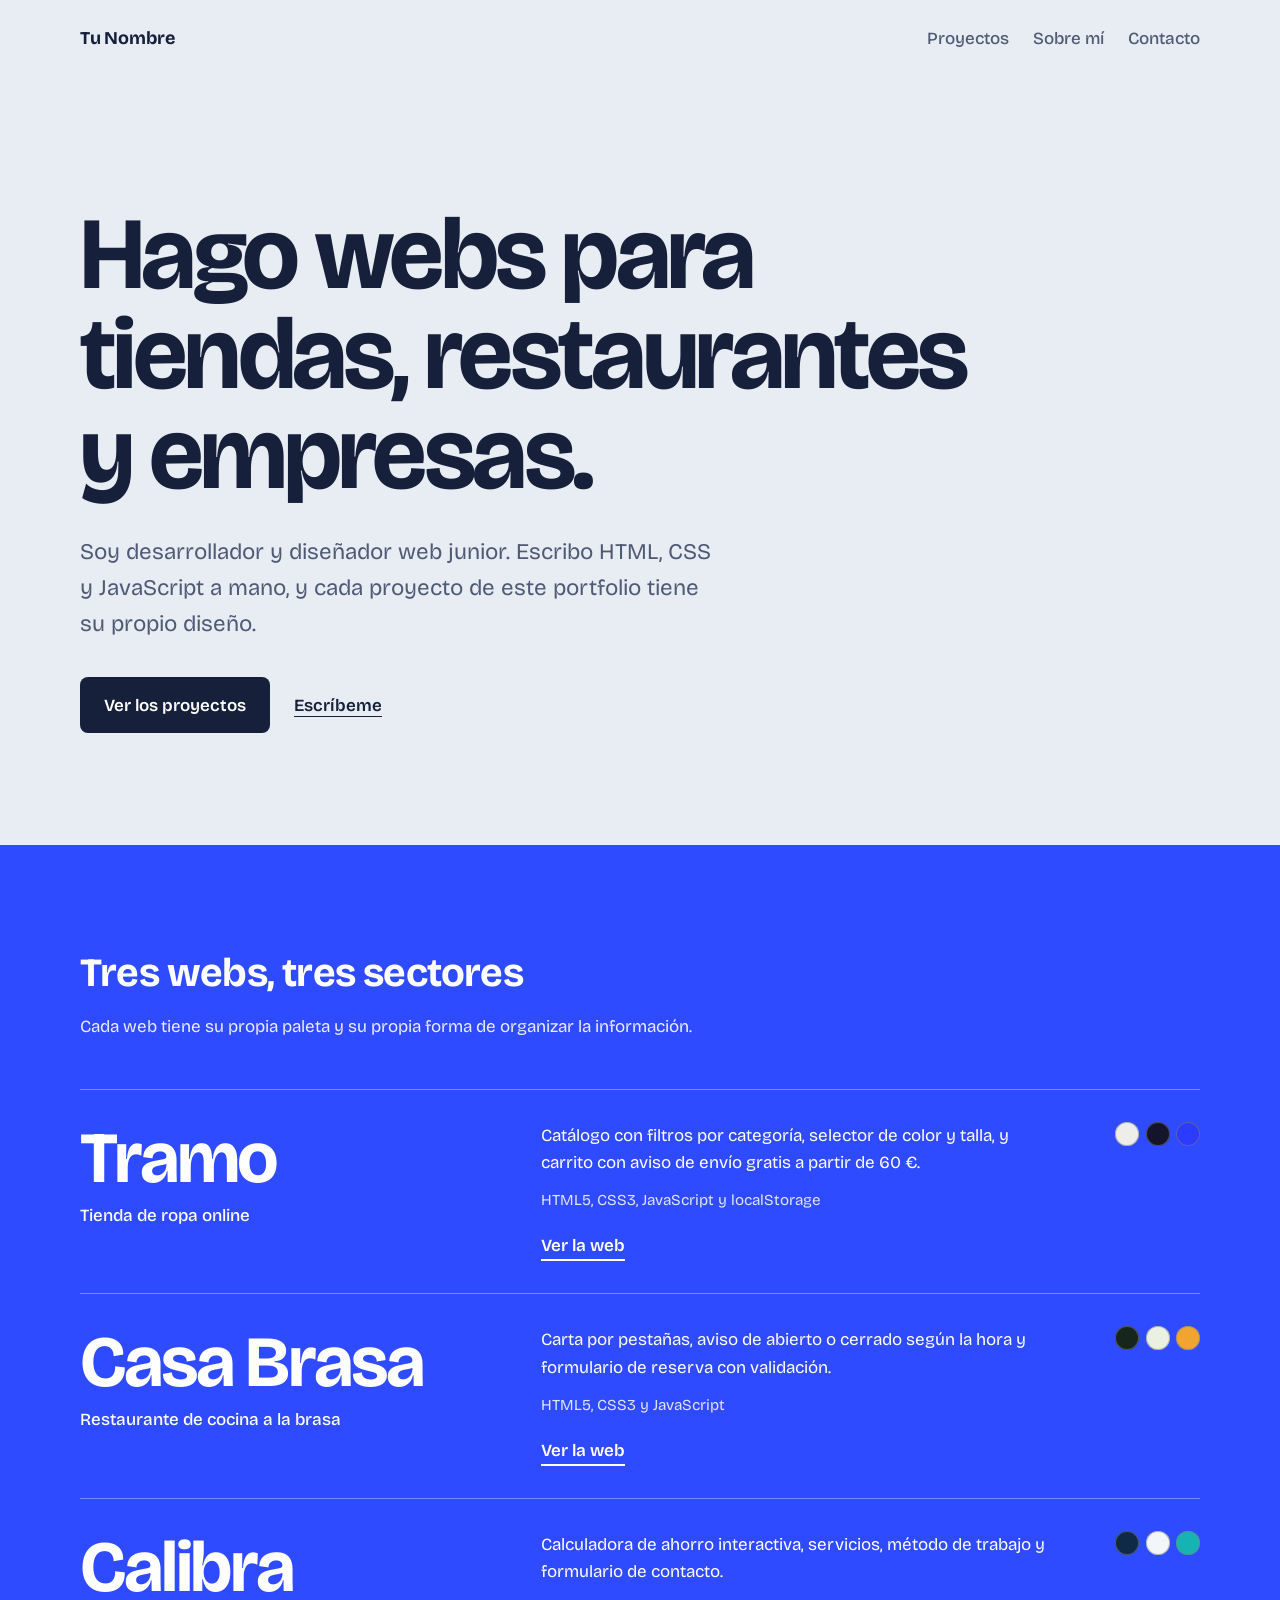
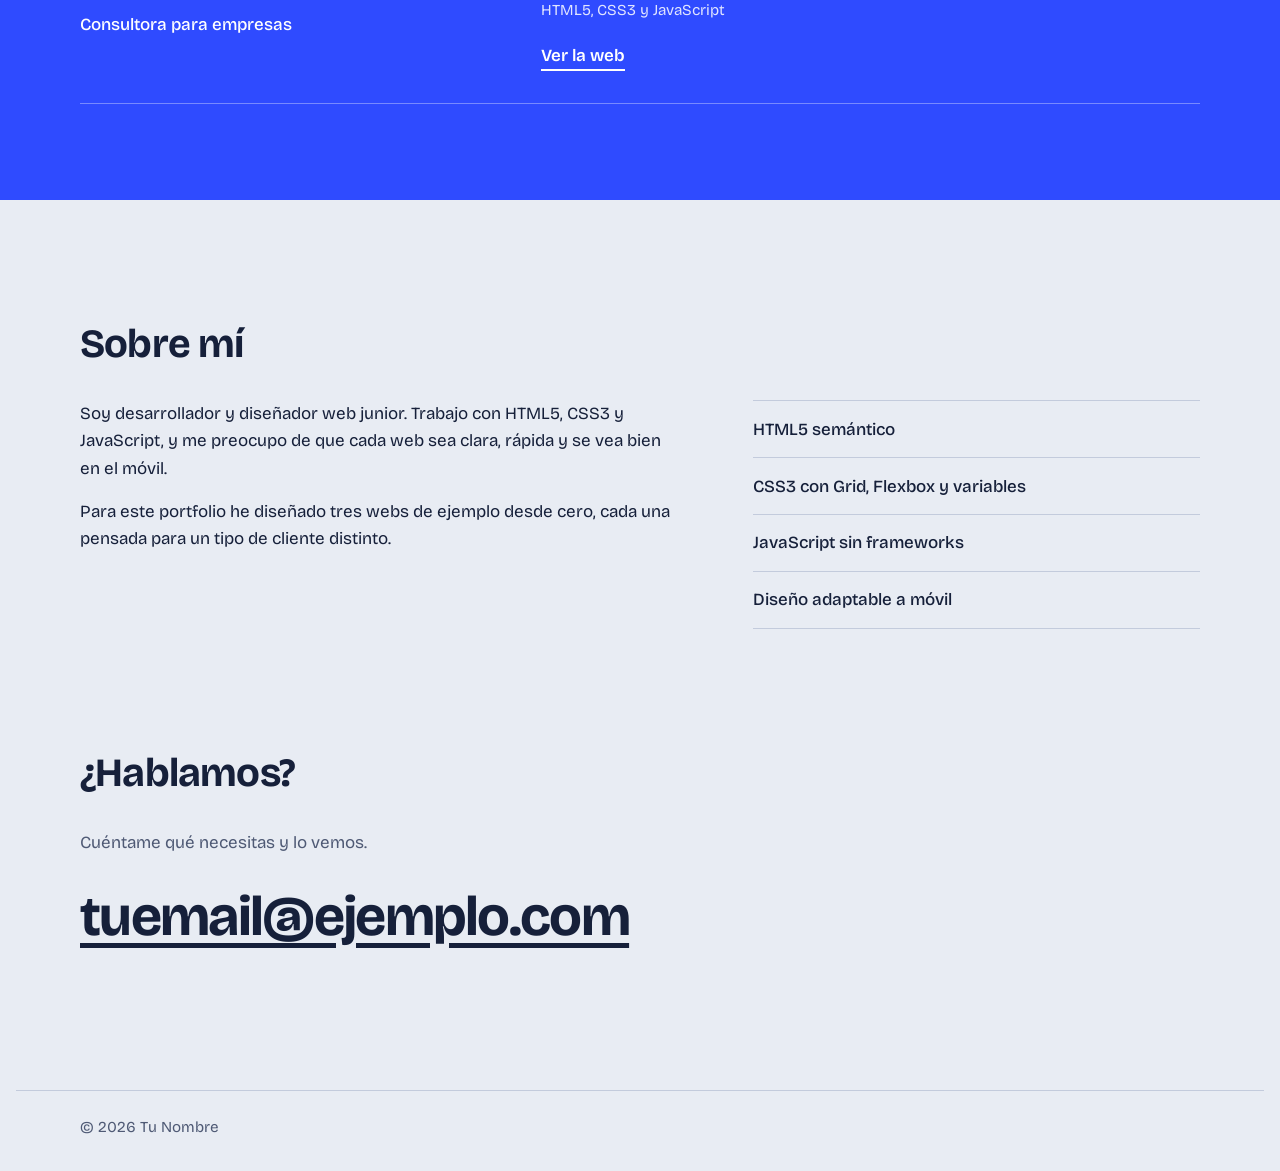
==== index.html @ d9e4e121 "Organizar estructura del portfolio" ====
<!DOCTYPE html>
<html lang="es">
<head>
  <meta charset="UTF-8">
  <meta name="viewport" content="width=device-width, initial-scale=1">
  <title>Tu Nombre · Desarrollador y diseñador web</title>
  <meta name="description" content="Portfolio de desarrollo y diseño web: una tienda de ropa, un restaurante y una web de empresa, hechas con HTML, CSS y JavaScript.">
  <link rel="preconnect" href="https://fonts.googleapis.com">
  <link rel="preconnect" href="https://fonts.gstatic.com" crossorigin>
  <link href="https://fonts.googleapis.com/css2?family=Bricolage+Grotesque:opsz,wght@12..96,400..800&display=swap" rel="stylesheet">
  <link rel="stylesheet" href="css/styles.css">
</head>
<body>
  <a class="skip" href="#contenido">Saltar al contenido</a>

  <header class="site-header wrap">
    <a class="brand" href="#inicio">Tu Nombre</a>
    <nav aria-label="Principal">
      <a href="#proyectos">Proyectos</a>
      <a href="#sobre-mi">Sobre mí</a>
      <a href="#contacto">Contacto</a>
    </nav>
  </header>

  <main id="contenido">
    <section class="hero wrap" id="inicio">
      <h1>Hago webs para tiendas, restaurantes y empresas.</h1>
      <p class="lead">Soy desarrollador y diseñador web junior. Escribo HTML, CSS y JavaScript a mano, y cada proyecto de este portfolio tiene su propio diseño.</p>
      <div class="actions">
        <a class="btn" href="#proyectos">Ver los proyectos</a>
        <a class="link" href="#contacto">Escríbeme</a>
      </div>
    </section>

    <section class="projects" id="proyectos" aria-labelledby="t-proyectos">
      <div class="wrap">
        <h2 id="t-proyectos">Tres webs, tres sectores</h2>
        <p class="projects__intro">Cada web tiene su propia paleta y su propia forma de organizar la información.</p>

        <div class="project-list">
          <article class="project" data-bg="#EDEDEA" data-fg="#14142B">
            <div class="project__main">
              <h3><a href="proyectos/moda/index.html">Tramo</a></h3>
              <p class="project__type">Tienda de ropa online</p>
            </div>
            <div class="project__body">
              <p>Catálogo con filtros por categoría, selector de color y talla, y carrito con aviso de envío gratis a partir de 60 €.</p>
              <p class="project__tech">HTML5, CSS3, JavaScript y localStorage</p>
              <span class="project__cta" aria-hidden="true">Ver la web</span>
            </div>
            <ul class="swatches" aria-label="Paleta de colores">
              <li style="background:#EDEDEA"></li>
              <li style="background:#14142B"></li>
              <li style="background:#2B3BFF"></li>
            </ul>
          </article>

          <article class="project" data-bg="#16261D" data-fg="#EAF0E2">
            <div class="project__main">
              <h3><a href="proyectos/restaurante/index.html">Casa Brasa</a></h3>
              <p class="project__type">Restaurante de cocina a la brasa</p>
            </div>
            <div class="project__body">
              <p>Carta por pestañas, aviso de abierto o cerrado según la hora y formulario de reserva con validación.</p>
              <p class="project__tech">HTML5, CSS3 y JavaScript</p>
              <span class="project__cta" aria-hidden="true">Ver la web</span>
            </div>
            <ul class="swatches" aria-label="Paleta de colores">
              <li style="background:#16261D"></li>
              <li style="background:#EAF0E2"></li>
              <li style="background:#F0A530"></li>
            </ul>
          </article>

          <article class="project" data-bg="#0E2A47" data-fg="#FFFFFF">
            <div class="project__main">
              <h3><a href="proyectos/empresa/index.html">Calibra</a></h3>
              <p class="project__type">Consultora para empresas</p>
            </div>
            <div class="project__body">
              <p>Calculadora de ahorro interactiva, servicios, método de trabajo y formulario de contacto.</p>
              <p class="project__tech">HTML5, CSS3 y JavaScript</p>
              <span class="project__cta" aria-hidden="true">Ver la web</span>
            </div>
            <ul class="swatches" aria-label="Paleta de colores">
              <li style="background:#0E2A47"></li>
              <li style="background:#F3F6F9"></li>
              <li style="background:#17B3B3"></li>
            </ul>
          </article>
        </div>
      </div>
    </section>

    <section class="about wrap" id="sobre-mi" aria-labelledby="t-sobre">
      <h2 id="t-sobre">Sobre mí</h2>
      <div class="about__grid">
        <div>
          <!-- EDITA: reemplaza estos párrafos por tu propia presentación -->
          <p>Soy desarrollador y diseñador web junior. Trabajo con HTML5, CSS3 y JavaScript, y me preocupo de que cada web sea clara, rápida y se vea bien en el móvil.</p>
          <p>Para este portfolio he diseñado tres webs de ejemplo desde cero, cada una pensada para un tipo de cliente distinto.</p>
        </div>
        <ul class="skills">
          <li>HTML5 semántico</li>
          <li>CSS3 con Grid, Flexbox y variables</li>
          <li>JavaScript sin frameworks</li>
          <li>Diseño adaptable a móvil</li>
        </ul>
      </div>
    </section>

    <section class="contact wrap" id="contacto" aria-labelledby="t-contacto">
      <h2 id="t-contacto">¿Hablamos?</h2>
      <p>Cuéntame qué necesitas y lo vemos.</p>
      <!-- EDITA: pon aquí tu correo real -->
      <a class="mail" href="mailto:tuemail@ejemplo.com">tuemail@ejemplo.com</a>
    </section>
  </main>

  <footer class="site-footer wrap">
    <p>© <span id="year">2026</span> Tu Nombre</p>
  </footer>

  <script src="js/main.js"></script>
</body>
</html>
---- css/styles.css ----
:root {
  --bg: #E8ECF3;
  --ink: #16203A;
  --muted: #4F5A75;
  --accent: #2F4BFF;
  --line: #C3CBDC;
  --font: "Bricolage Grotesque", system-ui, -apple-system, "Segoe UI", sans-serif;
  --gutter: clamp(1.25rem, 5vw, 4rem);
}

*, *::before, *::after { box-sizing: border-box; }

html { scroll-behavior: smooth; }

body {
  margin: 0;
  background: var(--bg);
  color: var(--ink);
  font-family: var(--font);
  font-size: 1.0625rem;
  line-height: 1.6;
  -webkit-font-smoothing: antialiased;
}

a { color: inherit; }

:focus-visible {
  outline: 3px solid var(--accent);
  outline-offset: 3px;
}

.wrap {
  max-width: 78rem;
  margin-inline: auto;
  padding-inline: var(--gutter);
}

.skip {
  position: absolute;
  left: var(--gutter);
  top: -4rem;
  z-index: 10;
  padding: 0.6rem 1rem;
  background: var(--ink);
  color: #fff;
}
.skip:focus { top: 1rem; }

/* Cabecera */
.site-header {
  display: flex;
  align-items: center;
  justify-content: space-between;
  gap: 1rem;
  padding-block: 1.5rem;
}
.brand {
  font-size: 1.125rem;
  font-weight: 700;
  letter-spacing: -0.01em;
  text-decoration: none;
}
.site-header nav { display: flex; gap: 1.5rem; }
.site-header nav a {
  color: var(--muted);
  font-weight: 500;
  text-decoration: none;
}
.site-header nav a:hover {
  color: var(--ink);
  text-decoration: underline;
  text-underline-offset: 0.3em;
}

/* Portada */
.hero { padding-block: clamp(3rem, 10vw, 8rem) clamp(3.5rem, 9vw, 7rem); }
.hero h1 {
  max-width: 15ch;
  margin: 0 0 1.75rem;
  font-size: clamp(2.6rem, 8vw, 7rem);
  font-weight: 700;
  line-height: 0.98;
  letter-spacing: -0.035em;
}
.lead {
  max-width: 46ch;
  margin: 0 0 2.25rem;
  color: var(--muted);
  font-size: clamp(1.125rem, 2vw, 1.4rem);
}
.actions { display: flex; flex-wrap: wrap; align-items: center; gap: 1.5rem; }
.btn {
  display: inline-block;
  padding: 0.9rem 1.5rem;
  border-radius: 0.5rem;
  background: var(--ink);
  color: #fff;
  font-weight: 600;
  text-decoration: none;
  transition: background-color 0.2s;
}
.btn:hover { background: var(--accent); }
.link { font-weight: 600; text-underline-offset: 0.3em; }

/* Proyectos: el fondo cambia a la paleta de cada web */
.projects {
  background: var(--stage-bg, var(--accent));
  color: var(--stage-fg, #fff);
  padding-block: clamp(3rem, 8vw, 6rem);
  transition: background-color 0.5s ease, color 0.5s ease;
}
.projects h2 {
  margin: 0 0 0.5rem;
  font-size: clamp(1.75rem, 3.5vw, 2.5rem);
  letter-spacing: -0.02em;
}
.projects__intro { margin: 0 0 3rem; opacity: 0.9; }

.project {
  position: relative;
  display: grid;
  grid-template-columns: minmax(0, 1.1fr) minmax(0, 1.4fr) auto;
  gap: 1.5rem 3rem;
  align-items: start;
  padding-block: 2rem;
  border-top: 1px solid color-mix(in srgb, currentColor 35%, transparent);
}
.project:last-child { border-bottom: 1px solid color-mix(in srgb, currentColor 35%, transparent); }

.project h3 {
  margin: 0;
  font-size: clamp(2.25rem, 6vw, 4.5rem);
  font-weight: 700;
  line-height: 1;
  letter-spacing: -0.03em;
}
.project h3 a { text-decoration: none; }
.project h3 a::after { content: ""; position: absolute; inset: 0; }
.project:hover h3 a,
.project:focus-within h3 a {
  text-decoration: underline;
  text-decoration-thickness: 0.06em;
  text-underline-offset: 0.12em;
}
.project h3 a:focus-visible { outline: none; }
.project:has(a:focus-visible) { outline: 3px solid currentColor; outline-offset: -3px; }

.project__type { margin: 0.5rem 0 0; font-weight: 500; }
.project__body p { max-width: 46ch; margin: 0 0 0.75rem; }
.project__tech { font-size: 0.95rem; opacity: 0.85; }
.project__cta {
  display: inline-block;
  margin-top: 0.5rem;
  border-bottom: 2px solid currentColor;
  font-weight: 600;
}

.swatches { display: flex; gap: 0.4rem; margin: 0; padding: 0; list-style: none; }
.swatches li {
  width: 1.5rem;
  height: 1.5rem;
  border-radius: 50%;
  box-shadow: inset 0 0 0 1px rgba(128, 128, 128, 0.55);
}

/* Sobre mí */
.about { padding-block: clamp(3.5rem, 9vw, 7rem); }
.about h2, .contact h2 {
  margin: 0 0 1.5rem;
  font-size: clamp(1.75rem, 3.5vw, 2.5rem);
  letter-spacing: -0.02em;
}
.about__grid { display: grid; grid-template-columns: 1.4fr 1fr; gap: 3rem; }
.about p { max-width: 54ch; margin: 0 0 1rem; }
.skills { margin: 0; padding: 0; list-style: none; }
.skills li { padding: 0.9rem 0; border-top: 1px solid var(--line); font-weight: 500; }
.skills li:last-child { border-bottom: 1px solid var(--line); }

/* Contacto */
.contact { padding-block: 0 clamp(4rem, 10vw, 8rem); }
.contact p { margin: 0 0 1rem; color: var(--muted); }
.mail {
  font-size: clamp(1.5rem, 5vw, 3.5rem);
  font-weight: 700;
  letter-spacing: -0.03em;
  text-underline-offset: 0.15em;
  overflow-wrap: anywhere;
}
.mail:hover { color: var(--accent); }

.site-footer { padding-block: 1.5rem 2rem; border-top: 1px solid var(--line); color: var(--muted); font-size: 0.95rem; }
.site-footer p { margin: 0; }

@media (max-width: 52rem) {
  .project { grid-template-columns: 1fr; gap: 1rem; }
  .about__grid { grid-template-columns: 1fr; gap: 2rem; }
}

@media (max-width: 34rem) {
  .site-header nav { gap: 1rem; }
}

@media (prefers-reduced-motion: reduce) {
  html { scroll-behavior: auto; }
  *, *::before, *::after { transition: none !important; animation: none !important; }
}
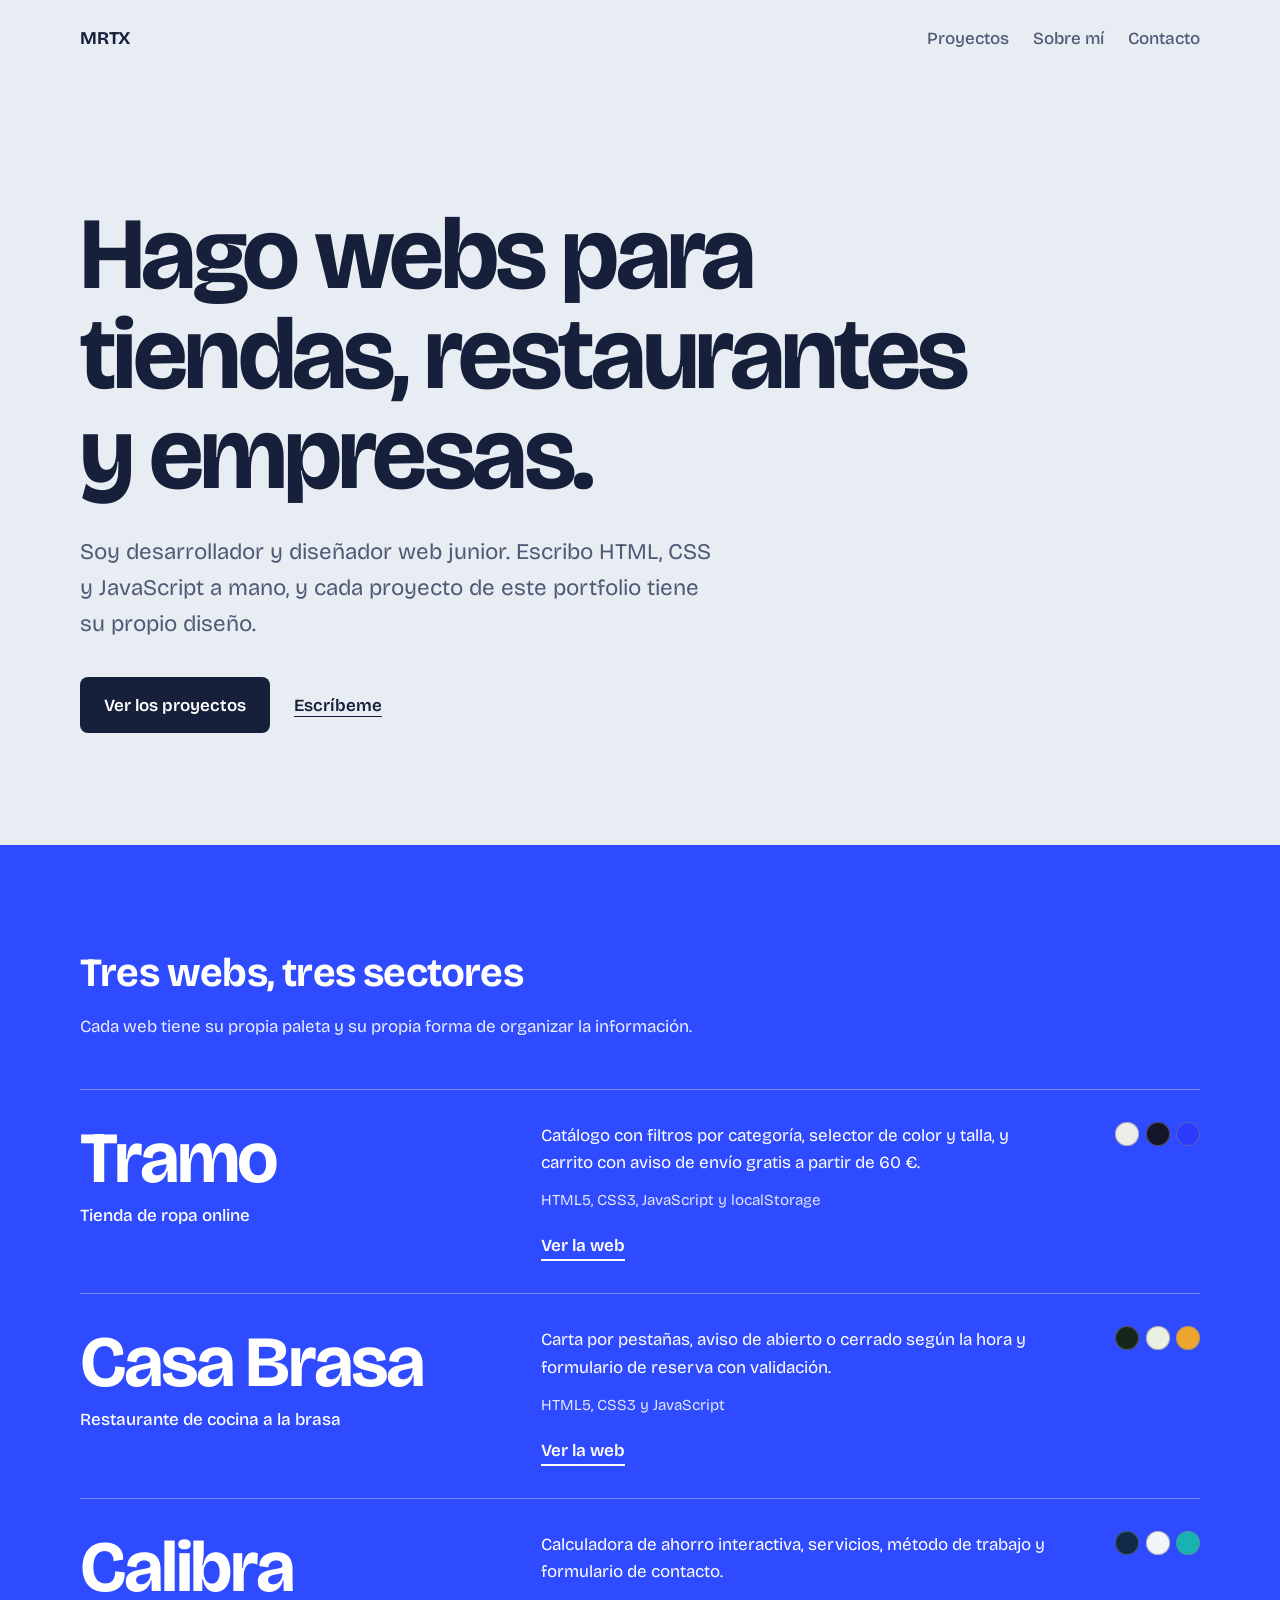
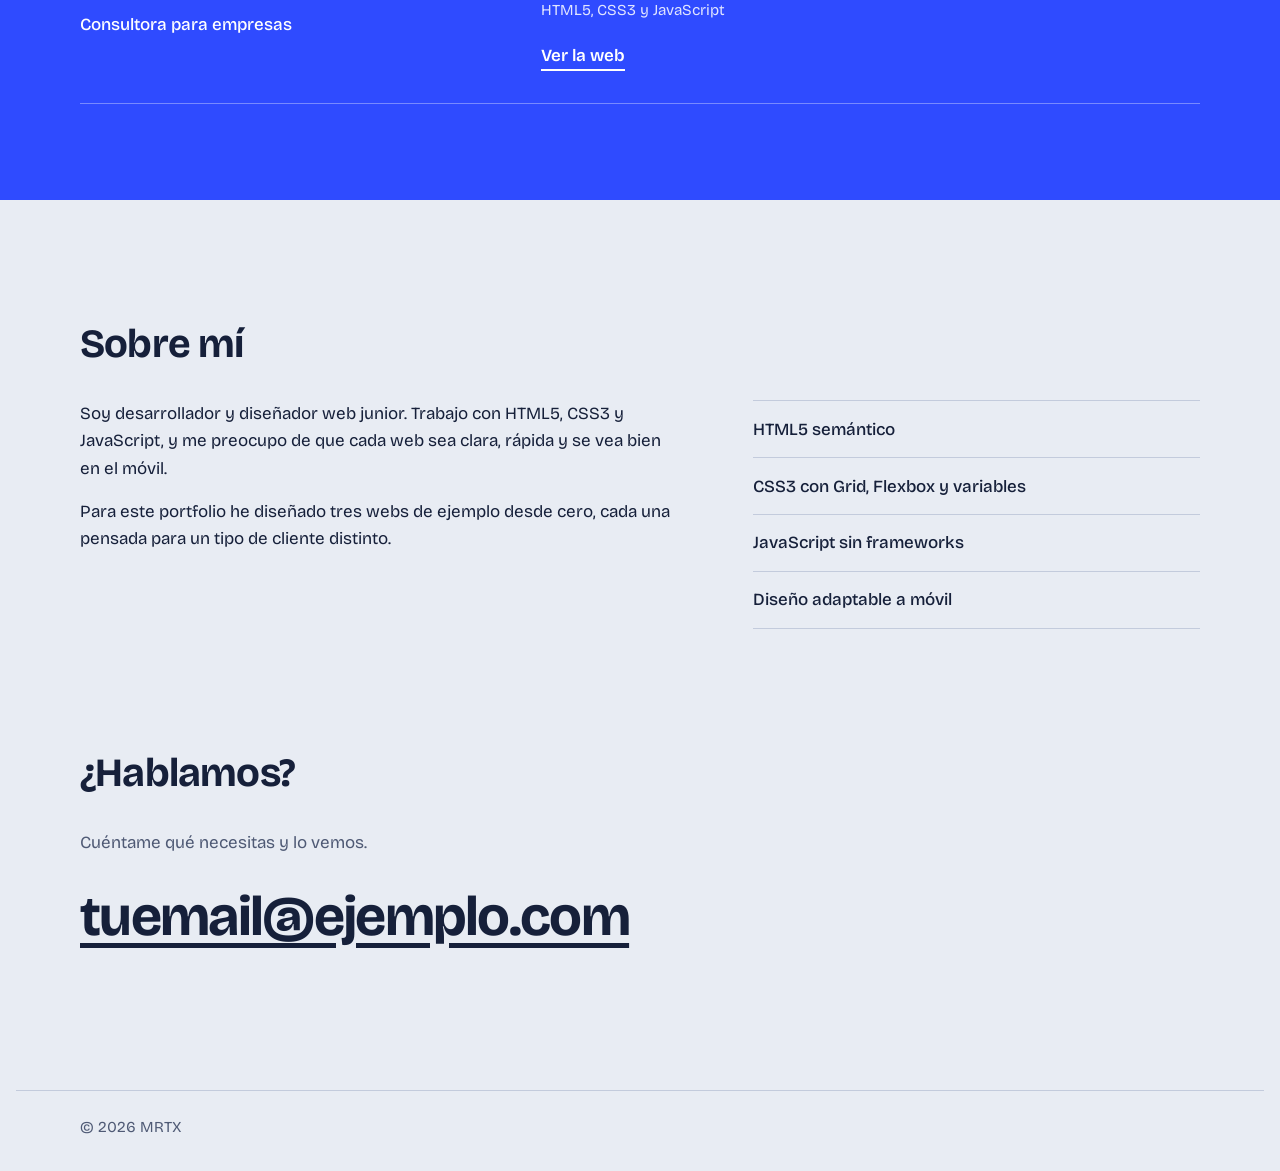
==== commit 78bf82d5: "Actualizacion index.html" ====
--- a/index.html
+++ b/index.html
@@ -3,7 +3,7 @@
 <head>
   <meta charset="UTF-8">
   <meta name="viewport" content="width=device-width, initial-scale=1">
-  <title>Tu Nombre · Desarrollador y diseñador web</title>
+  <title>MRTX · Desarrollador y diseñador web</title>
   <meta name="description" content="Portfolio de desarrollo y diseño web: una tienda de ropa, un restaurante y una web de empresa, hechas con HTML, CSS y JavaScript.">
   <link rel="preconnect" href="https://fonts.googleapis.com">
   <link rel="preconnect" href="https://fonts.gstatic.com" crossorigin>
@@ -14,7 +14,7 @@
   <a class="skip" href="#contenido">Saltar al contenido</a>
 
   <header class="site-header wrap">
-    <a class="brand" href="#inicio">Tu Nombre</a>
+    <a class="brand" href="#inicio">MRTX</a>
     <nav aria-label="Principal">
       <a href="#proyectos">Proyectos</a>
       <a href="#sobre-mi">Sobre mí</a>
@@ -118,7 +118,7 @@
   </main>
 
   <footer class="site-footer wrap">
-    <p>© <span id="year">2026</span> Tu Nombre</p>
+    <p>© <span id="year">2026</span> MRTX</p>
   </footer>
 
   <script src="js/main.js"></script>
